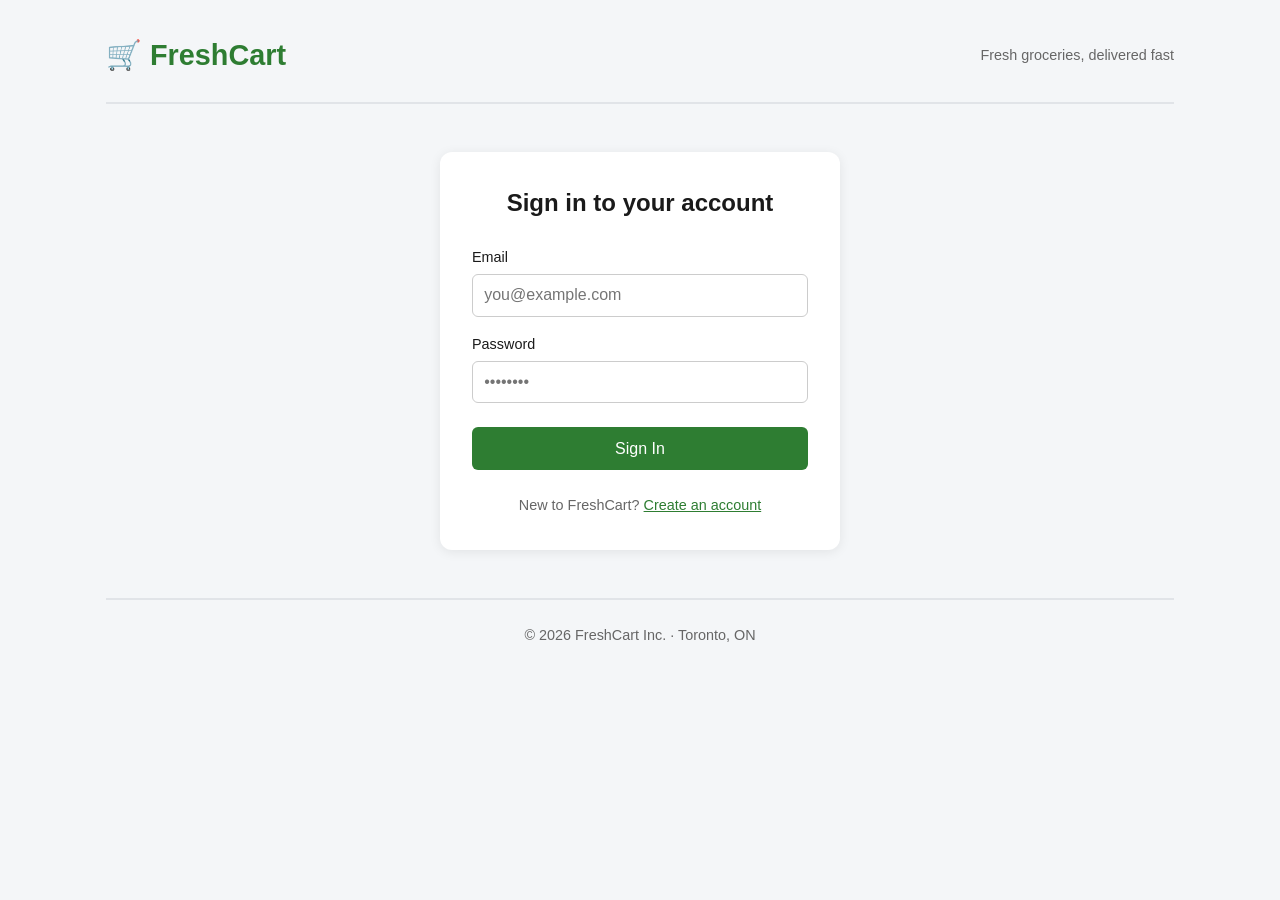
==== docs/index.html @ 09e84c24 "Add FreshCart web app: login, dashboard, products" ====
<!DOCTYPE html>
<html lang="en">
<head>
  <meta charset="UTF-8">
  <meta name="viewport" content="width=device-width, initial-scale=1.0">
  <title>FreshCart — Login</title>
  <link rel="stylesheet" href="css/style.css">
</head>
<body>
  <div class="container">
    <header class="header">
      <h1 class="logo">🛒 FreshCart</h1>
      <p class="tagline">Fresh groceries, delivered fast</p>
    </header>

    <main class="login-box">
      <h2>Sign in to your account</h2>
      <form id="loginForm">
        <label for="email">Email</label>
        <input type="email" id="email" placeholder="you@example.com" required>

        <label for="password">Password</label>
        <input type="password" id="password" placeholder="••••••••" required>

        <button type="button" class="btn-primary" onclick="window.location.href='dashboard.html'">Sign In</button>
      </form>
      <p class="footer-text">New to FreshCart? <a href="#">Create an account</a></p>
    </main>

    <footer class="footer">
      <p>&copy; 2026 FreshCart Inc. · Toronto, ON</p>
    </footer>
  </div>
</body>
</html>
---- docs/css/style.css ----
* {
  margin: 0;
  padding: 0;
  box-sizing: border-box;
}

body {
  font-family: -apple-system, BlinkMacSystemFont, "Segoe UI", Roboto, sans-serif;
  background: #f4f6f8;
  color: #1a1a1a;
  line-height: 1.6;
}

.container {
  max-width: 1100px;
  margin: 0 auto;
  padding: 2rem 1rem;
}

.header {
  display: flex;
  justify-content: space-between;
  align-items: center;
  padding-bottom: 1.5rem;
  border-bottom: 2px solid #e1e4e8;
  margin-bottom: 2rem;
  flex-wrap: wrap;
  gap: 1rem;
}

.logo {
  font-size: 1.8rem;
  color: #2e7d32;
}

.tagline {
  color: #666;
  font-size: 0.9rem;
}

nav a {
  margin-left: 1.5rem;
  color: #2e7d32;
  text-decoration: none;
  font-weight: 500;
}

nav a:hover {
  text-decoration: underline;
}

.login-box {
  max-width: 400px;
  margin: 3rem auto;
  background: #fff;
  padding: 2rem;
  border-radius: 12px;
  box-shadow: 0 2px 12px rgba(0,0,0,0.08);
}

.login-box h2 {
  margin-bottom: 1.5rem;
  text-align: center;
}

.login-box label {
  display: block;
  margin-top: 1rem;
  font-weight: 500;
  font-size: 0.9rem;
}

.login-box input {
  width: 100%;
  padding: 0.7rem;
  margin-top: 0.3rem;
  border: 1px solid #ccc;
  border-radius: 6px;
  font-size: 1rem;
}

.btn-primary {
  background: #2e7d32;
  color: #fff;
  padding: 0.8rem 1.5rem;
  border: none;
  border-radius: 6px;
  font-size: 1rem;
  font-weight: 500;
  cursor: pointer;
  margin-top: 1.5rem;
  width: 100%;
}

.btn-primary:hover {
  background: #256628;
}

.footer-text {
  text-align: center;
  margin-top: 1.5rem;
  font-size: 0.9rem;
  color: #666;
}

.footer-text a {
  color: #2e7d32;
}

#welcome {
  font-size: 1.8rem;
  margin-bottom: 0.5rem;
}

.timestamp {
  color: #666;
  font-size: 0.9rem;
  margin-bottom: 2rem;
}

.card-grid {
  display: grid;
  grid-template-columns: repeat(auto-fit, minmax(220px, 1fr));
  gap: 1.5rem;
}

.card {
  background: #fff;
  padding: 1.5rem;
  border-radius: 12px;
  box-shadow: 0 2px 8px rgba(0,0,0,0.06);
}

.card h3 {
  color: #666;
  font-size: 0.9rem;
  text-transform: uppercase;
  letter-spacing: 0.05em;
  margin-bottom: 0.5rem;
}

.card-number {
  font-size: 2.2rem;
  font-weight: 700;
  color: #2e7d32;
  margin-bottom: 0.3rem;
}

.product-grid {
  display: grid;
  grid-template-columns: repeat(auto-fit, minmax(200px, 1fr));
  gap: 1.5rem;
  margin-top: 1.5rem;
}

.product-card {
  background: #fff;
  padding: 1.5rem;
  border-radius: 12px;
  text-align: center;
  box-shadow: 0 2px 8px rgba(0,0,0,0.06);
  transition: transform 0.2s;
}

.product-card:hover {
  transform: translateY(-3px);
}

.product-emoji {
  font-size: 4rem;
  margin-bottom: 0.5rem;
}

.price {
  color: #2e7d32;
  font-weight: 700;
  margin: 0.5rem 0 1rem;
}

.footer {
  margin-top: 3rem;
  padding-top: 1.5rem;
  border-top: 2px solid #e1e4e8;
  text-align: center;
  color: #666;
  font-size: 0.9rem;
}
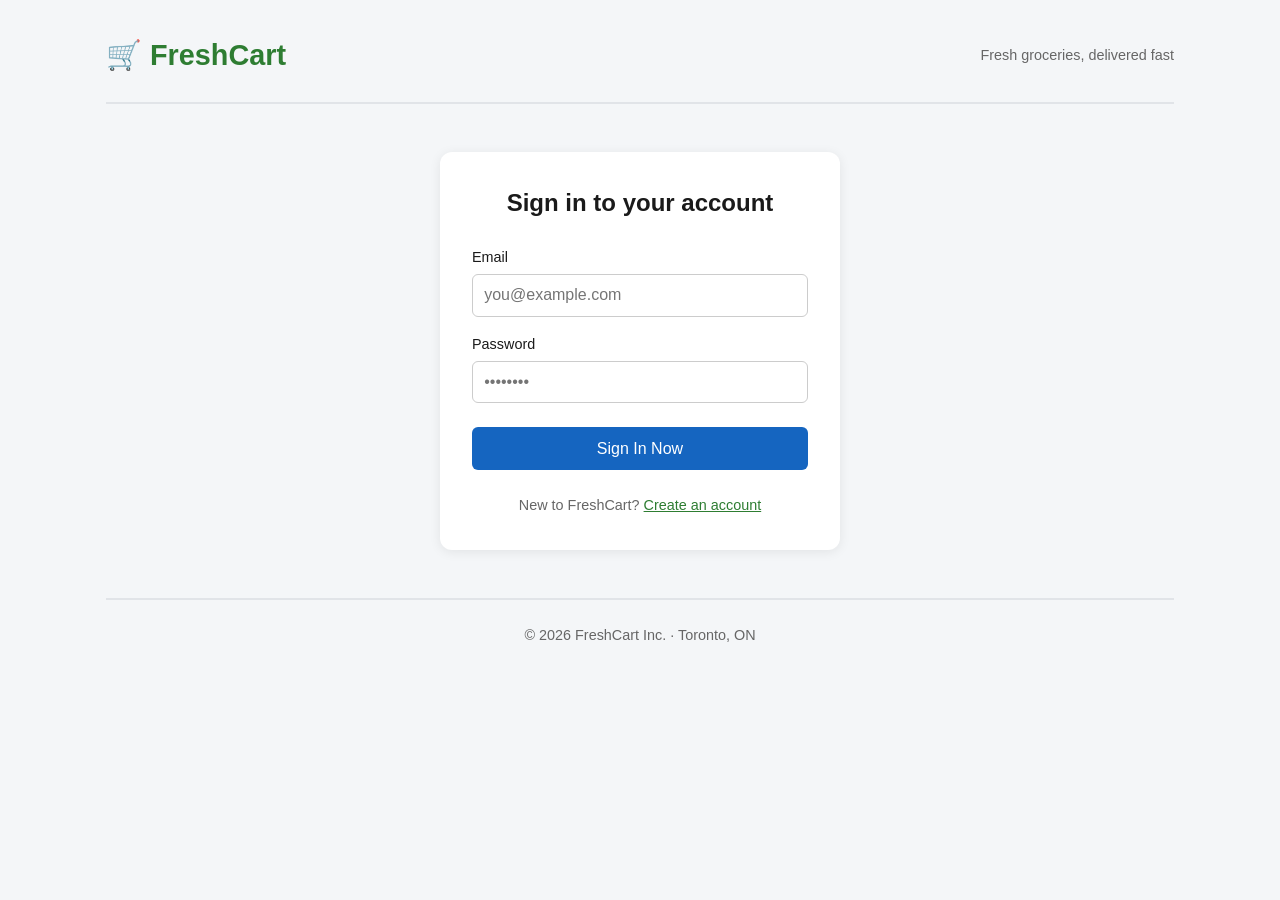
==== commit b86e938a: "Change button text to Sign In Now" ====
--- a/docs/index.html
+++ b/docs/index.html
@@ -22,7 +22,7 @@
         <label for="password">Password</label>
         <input type="password" id="password" placeholder="••••••••" required>
 
-        <button type="button" class="btn-primary" onclick="window.location.href='dashboard.html'">Sign In</button>
+        <button type="button" class="btn-primary" onclick="window.location.href='dashboard.html'">Sign In Now</button>
       </form>
       <p class="footer-text">New to FreshCart? <a href="#">Create an account</a></p>
     </main>
--- a/docs/css/style.css
+++ b/docs/css/style.css
@@ -80,7 +80,7 @@
 }
 
 .btn-primary {
-  background: #2e7d32;
+  background: #1565c0;
   color: #fff;
   padding: 0.8rem 1.5rem;
   border: none;
